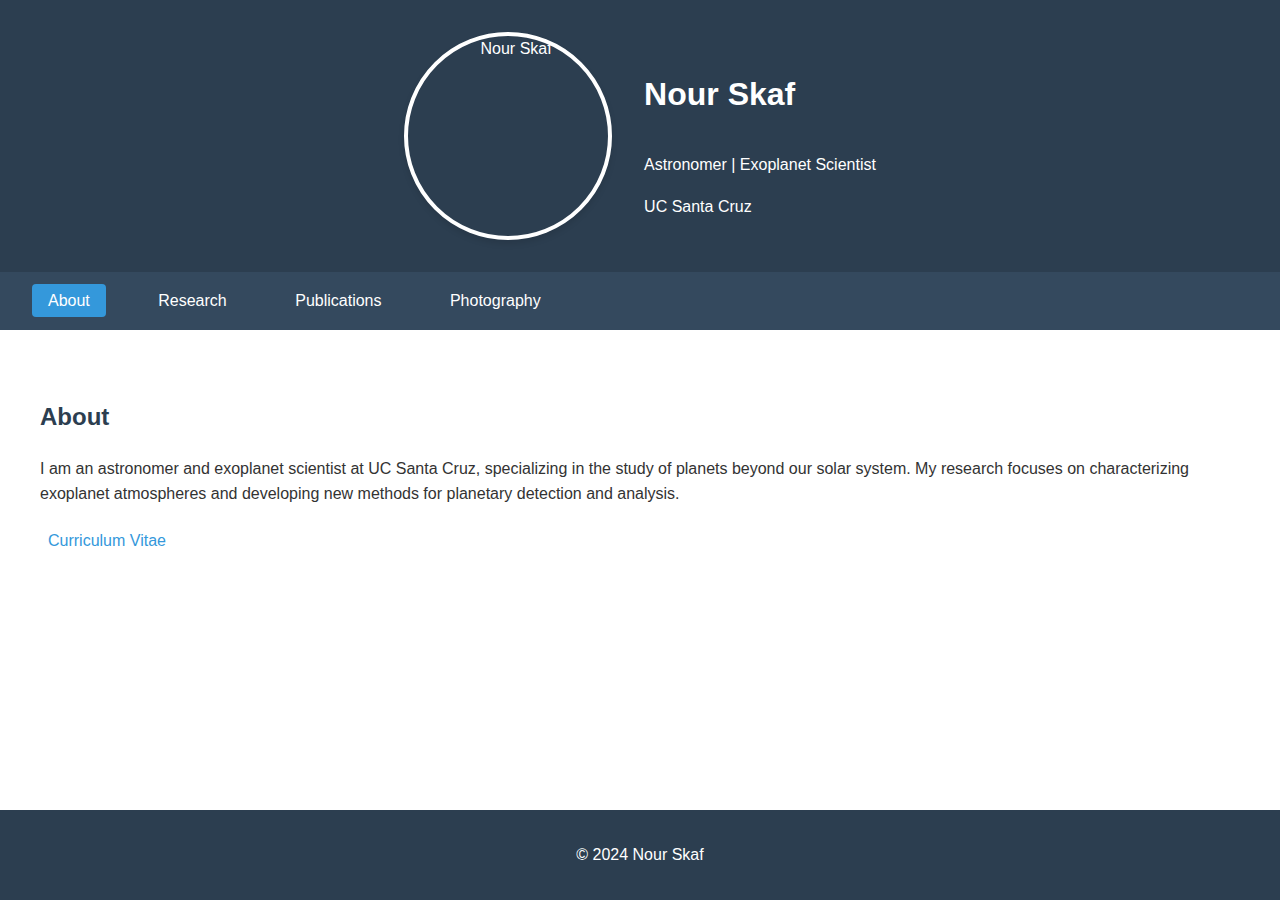
==== index.html @ e25902fc "Update index.html" ====
<!DOCTYPE html>
    <html lang="en">
    <head>
        <meta charset="UTF-8">
        <meta name="viewport" content="width=device-width, initial-scale=1.0">
        <title>Nour Skaf - Astronomer</title>
        <style>
            :root {
                --primary-color: #2c3e50;
                --secondary-color: #34495e;
                --accent-color: #3498db;
                --text-color: #333;
                --light-bg: #f5f6fa;
            }

            body {
                font-family: 'Helvetica Neue', Arial, sans-serif;
                line-height: 1.6;
                min-height: 100vh;
                display: flex;
                flex-direction: column;
                margin: 0;
                color: var(--text-color);
            }

            header {
                background: var(--primary-color);
                background-image: url('images/carlos_cass.jpg');
                background-size: cover;
                background-position: center;
                background-repeat: no-repeat;
                color: white;
                padding: 2rem;
                text-align: center;
                position: relative;
            }

            /* Add a semi-transparent overlay to ensure text remains readable */
            header::before {
                content: '';
                position: absolute;
                top: 0;
                left: 0;
                right: 0;
                bottom: 0;
                background: rgba(44, 62, 80, 0.7); /* Using primary-color with opacity */
                z-index: 1;
            }

            /* Ensure header content stays above the overlay */
            .profile-container {
                position: relative;
                z-index: 2;
            }

            nav {
                background: var(--secondary-color);
                padding: 1rem;
                position: sticky;
                top: 0;
            }

            nav a {
                color: white;
                text-decoration: none;
                margin: 0 1rem;
                padding: 0.5rem 1rem;
                transition: background-color 0.3s;
            }

            nav a.active {
                background-color: var(--accent-color);
                border-radius: 4px;
            }

            section {
                display: none;
                padding: 3rem 2rem;
                max-width: 1200px;
                margin: 0 auto;
                width: 100%;
                flex-grow: 1;
            }

            section.active {
                display: block;
            }

            h1, h2, h3 {
                color: var(--primary-color);
            }

            .publication {
                margin-bottom: 1.5rem;
                padding-bottom: 1.5rem;
                border-bottom: 1px solid #eee;
            }

            .publication-title {
                color: var(--accent-color);
                font-weight: bold;
            }

            .citation-count {
                color: var(--secondary-color);
                font-style: italic;
            }

            .profile-container {
                display: flex;
                align-items: center;
                justify-content: center;
                gap: 2rem;
                max-width: 1200px;
                margin: 0 auto;
            }

            .profile-image {
                width: 200px;
                height: 200px;
                border-radius: 50%;
                object-fit: cover;
                border: 4px solid white;
                box-shadow: 0 4px 6px rgba(0, 0, 0, 0.1);
            }

            .profile-text {
                text-align: left;
            }

            @media (max-width: 768px) {
                .profile-container {
                    flex-direction: column;
                    text-align: center;
                }
                
                .profile-text {
                    text-align: center;
                }
                
                .profile-image {
                    width: 150px;
                    height: 150px;
                }
            }

            footer {
                background: var(--primary-color);
                color: white;
                text-align: center;
                padding: 1rem;
                margin-top: auto;
            }

            .pdf-link {
                margin-left: 0.5rem;
                color: var(--accent-color);
                text-decoration: none;
            }

            .cv-link {
                color: var(--accent-color);
                text-decoration: none;
                display: inline-flex;
                align-items: center;
                gap: 0.5rem;
            }
        </style>
    </head>
    <body>
        <header>
            <div class="profile-container">
                <img src="https://pbs.twimg.com/profile_images/1446142080900866048/0n0mqB7d_400x400.jpg" 
                    alt="Nour Skaf" 
                    class="profile-image">
                <div class="profile-text">
                    <p style="font-size: 2em; font-weight: bold;">Nour Skaf</p>
                    <p>Astronomer | Exoplanet Scientist</p>
                    <p>UC Santa Cruz</p>
                </div>
            </div>
        </header>

        <nav>
            <a href="#about" class="nav-link active">About</a>
            <a href="#research" class="nav-link">Research</a>
            <a href="#publications" class="nav-link">Publications</a>
            <a href="#photography" class="nav-link">Photography</a>
        </nav>

        <section id="about" class="active">
            <h2>About</h2>
            <p>I am an astronomer and exoplanet scientist at UC Santa Cruz, specializing in the study of planets beyond our solar system. My research focuses on characterizing exoplanet atmospheres and developing new methods for planetary detection and analysis.</p>
            
            <p>
                <a href="CV_Nour_Skaf_UH.pdf" target="_blank" class="cv-link">
                    <i class="fas fa-file-pdf"></i> Curriculum Vitae
                </a>
            </p>
        </section>

        <section id="research">
            <h2>Research</h2>
            <p>My research interests include:</p>
            <ul>
                <li>Exoplanet atmospheric characterization</li>
                <li>Space-based observations using HST/WFC3</li>
                <li>Adaptive optics systems</li>
                <li>Direct imaging of exoplanets</li>
            </ul>
        </section>

        <section id="publications">
            <h2>Selected Publications</h2>
            
            <div class="publications">
                <div class="publication">
                    <p class="publication-title">
                        <a href="https://scholar.google.com/citations?view_op=view_citation&hl=en&user=I5JBbQsAAAAJ&citation_for_view=I5JBbQsAAAAJ:M3ejUd6NZC8C">
                            Images of embedded Jovian planet formation at a wide separation around AB Aurigae
                        </a>
                        <a href="pdfs/your-paper.pdf" target="_blank" class="pdf-link">
                            [PDF]
                        </a>
                    </p>
                    <p>Currie et al. (2022), Nature Astronomy 6(6)</p>
                    <p class="citation-count">Citations: 162</p>
                </div>
            
                <div class="publication">
                    <p class="publication-title"><a href="https://scholar.google.com/citations?view_op=view_citation&hl=en&user=I5JBbQsAAAAJ&citation_for_view=I5JBbQsAAAAJ:9yKSN-GCB0IC">No clear, direct evidence for multiple protoplanets orbiting LkCa 15: LkCa 15 bcd are likely inner disk signals</a></p>
                    <p>Currie et al. (2019), The Astrophysical Journal Letters 877(1)</p>
                    <p class="citation-count">Citations: 113</p>
                </div>
            
                <div class="publication">
                    <p class="publication-title"><a href="https://scholar.google.com/citations?view_op=view_citation&hl=en&user=I5JBbQsAAAAJ&citation_for_view=I5JBbQsAAAAJ:IjCSPb-OGe4C">ARES I: WASP-76 b, A tale of two HST spectra</a></p>
                    <p>Edwards et al. (2020), The Astronomical Journal 160(1)</p>
                    <p class="citation-count">Citations: 87</p>
                </div>
            
                <div class="publication">
                    <p class="publication-title"><a href="https://scholar.google.com/citations?view_op=view_citation&hl=en&user=I5JBbQsAAAAJ&citation_for_view=I5JBbQsAAAAJ:YsMSGLbcyi4C">ARES. II. Characterizing the Hot Jupiters WASP-127 b, WASP-79 b, and WASP-62b with the Hubble Space Telescope</a></p>
                    <p>Skaf et al. (2020), The Astronomical Journal 160(3)</p>
                    <p class="citation-count">Citations: 82</p>
                </div>
            
                <div class="publication">
                    <p class="publication-title"><a href="https://scholar.google.com/citations?view_op=view_citation&hl=en&user=I5JBbQsAAAAJ&citation_for_view=I5JBbQsAAAAJ:d1gkVwhDpl0C">SCExAO, an instrument with a dual purpose: perform cutting-edge science and develop new technologies</a></p>
                    <p>Lozi et al. (2018), Adaptive Optics Systems VI 10703</p>
                    <p class="citation-count">Citations: 81</p>
                </div>
            
                <div class="publication">
                    <p class="publication-title"><a href="https://scholar.google.com/citations?view_op=view_citation&hl=en&user=I5JBbQsAAAAJ&citation_for_view=I5JBbQsAAAAJ:UeHWp8X0CEIC">SCExAO/CHARIS near-infrared direct imaging, spectroscopy, and forward-modeling of κ and b: A likely young, low-gravity superjovian companion</a></p>
                    <p>Currie et al. (2018), The Astronomical Journal 156(6)</p>
                    <p class="citation-count">Citations: 78</p>
                </div>
            
                <div class="publication">
                    <p class="publication-title"><a href="https://scholar.google.com/citations?view_op=view_citation&hl=en&user=I5JBbQsAAAAJ&citation_for_view=I5JBbQsAAAAJ:u-x6o8ySG0sC">The compute and control for adaptive optics (CACAO) real-time control software package</a></p>
                    <p>Guyon et al. (2018), Adaptive Optics Systems VI 10703</p>
                    <p class="citation-count">Citations: 77</p>
                </div>
            
                <div class="publication">
                    <p class="publication-title"><a href="https://scholar.google.com/citations?view_op=view_citation&hl=en&user=I5JBbQsAAAAJ&citation_for_view=I5JBbQsAAAAJ:0EnyYjriUFMC">ARES V. No evidence for molecular absorption in the HST WFC3 spectrum of GJ 1132 b</a></p>
                    <p>Mugnai et al. (2021), The Astronomical Journal 161(6)</p>
                    <p class="citation-count">Citations: 65</p>
                </div>
            </div>
            
        </section>

        <section id="photography">
            <h2>Photography</h2>
            <p>Coming soon...</p>
        </section>

        <footer>
            <p>© 2024 Nour Skaf</p>
        </footer>

        <script>
            document.addEventListener('DOMContentLoaded', function() {
                // Get all navigation links
                const navLinks = document.querySelectorAll('.nav-link');
                
                // Add click event listener to each link
                navLinks.forEach(link => {
                    link.addEventListener('click', function(e) {
                        e.preventDefault();
                        
                        // Remove active class from all links and sections
                        navLinks.forEach(l => l.classList.remove('active'));
                        document.querySelectorAll('section').forEach(s => s.classList.remove('active'));
                        
                        // Add active class to clicked link
                        this.classList.add('active');
                        
                        // Show corresponding section
                        const sectionId = this.getAttribute('href').substring(1);
                        document.getElementById(sectionId).classList.add('active');
                        
                        // Update URL hash without scrolling
                        history.pushState(null, null, `#${sectionId}`);
                    });
                });

                // Handle direct URL access with hash
                if (window.location.hash) {
                    const hash = window.location.hash.substring(1);
                    const link = document.querySelector(`a[href="#${hash}"]`);
                    if (link) link.click();
                }
            });
        </script>
    </body>
    </html>
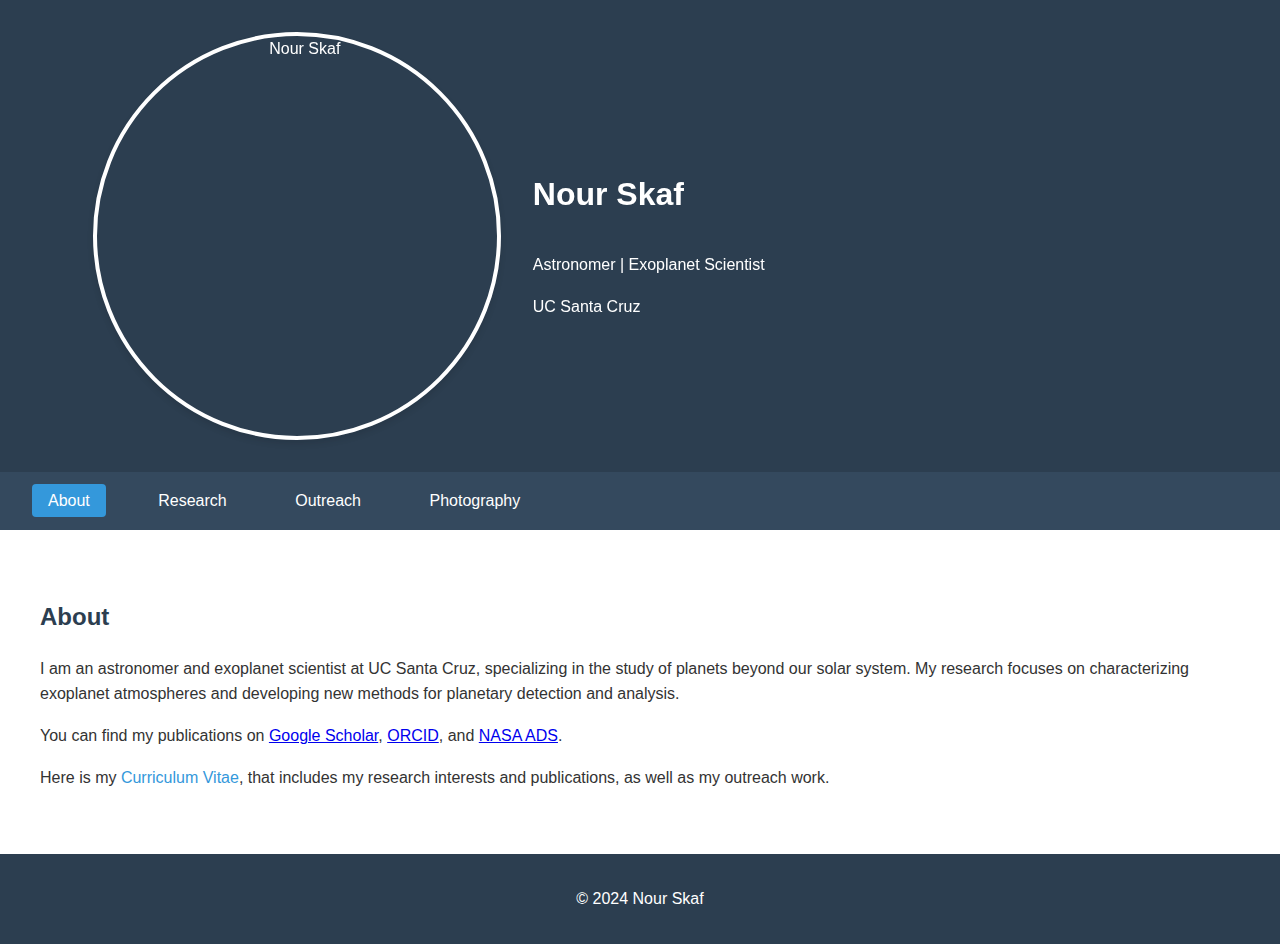
==== commit 7eb5c38a: "change" ====
--- a/index.html
+++ b/index.html
@@ -1,319 +1,539 @@
-    <!DOCTYPE html>
-    <html lang="en">
-    <head>
-        <meta charset="UTF-8">
-        <meta name="viewport" content="width=device-width, initial-scale=1.0">
-        <title>Nour Skaf - Astronomer</title>
-        <style>
-            :root {
-                --primary-color: #2c3e50;
-                --secondary-color: #34495e;
-                --accent-color: #3498db;
-                --text-color: #333;
-                --light-bg: #f5f6fa;
-            }
-
-            body {
-                font-family: 'Helvetica Neue', Arial, sans-serif;
-                line-height: 1.6;
-                min-height: 100vh;
-                display: flex;
+<!DOCTYPE html>
+<html lang="en">
+
+<head>
+    <meta charset="UTF-8">
+    <meta name="viewport" content="width=device-width, initial-scale=1.0">
+    <title>Nour Skaf - Astronomer</title>
+    <style>
+        :root {
+            --primary-color: #2c3e50;
+            --secondary-color: #34495e;
+            --accent-color: #3498db;
+            --text-color: #333;
+            --light-bg: #f5f6fa;
+        }
+
+        body {
+            font-family: 'Gill Sans', 'Gill Sans Light', 'Gill Sans MT', sans-serif;
+            line-height: 1.6;
+            min-height: 100vh;
+            display: flex;
+            flex-direction: column;
+            margin: 0;
+            color: var(--text-color);
+            font-weight: 300;
+        }
+
+        header {
+            background: var(--primary-color);
+            background-image: url('images/carlos_cass.jpg');
+            background-size: cover;
+            background-position: center;
+            background-repeat: no-repeat;
+            color: white;
+            padding: 2rem;
+            text-align: center;
+            position: relative;
+        }
+
+        /* Add a semi-transparent overlay to ensure text remains readable */
+        header::before {
+            content: '';
+            position: absolute;
+            top: 0;
+            left: 0;
+            right: 0;
+            bottom: 0;
+            background: rgba(44, 62, 80, 0.4);
+            /* Changed from 0.7 to 0.4 for less transparency */
+            z-index: 1;
+        }
+
+        /* Ensure header content stays above the overlay */
+        .profile-container {
+            position: relative;
+            z-index: 2;
+        }
+
+        nav {
+            background: var(--secondary-color);
+            padding: 1rem;
+            position: sticky;
+            top: 0;
+        }
+
+        nav a {
+            color: white;
+            text-decoration: none;
+            margin: 0 1rem;
+            padding: 0.5rem 1rem;
+            transition: background-color 0.3s;
+        }
+
+        nav a.active {
+            background-color: var(--accent-color);
+            border-radius: 4px;
+        }
+
+        section {
+            display: none;
+            padding: 3rem 2rem;
+            max-width: 1200px;
+            margin: 0 auto;
+            width: 100%;
+            flex-grow: 1;
+        }
+
+        section.active {
+            display: block;
+        }
+
+        h1,
+        h2,
+        h3 {
+            color: var(--primary-color);
+        }
+
+        .publication {
+            margin-bottom: 1.5rem;
+            padding-bottom: 1.5rem;
+            border-bottom: 1px solid #eee;
+        }
+
+        .publication-title {
+            color: var(--accent-color);
+            font-weight: bold;
+        }
+
+        .citation-count {
+            color: var(--secondary-color);
+            font-style: italic;
+        }
+
+        .profile-container {
+            display: flex;
+            align-items: center;
+            gap: 2rem;
+            padding-left: 5%;
+            width: 100%;
+        }
+
+        .profile-image {
+            width: 400px;
+            height: 400px;
+            border-radius: 50%;
+            object-fit: cover;
+            border: 4px solid white;
+            box-shadow: 0 4px 6px rgba(0, 0, 0, 0.1);
+        }
+
+        .profile-text {
+            text-align: left;
+        }
+
+        @media (max-width: 768px) {
+            .profile-container {
                 flex-direction: column;
-                margin: 0;
-                color: var(--text-color);
-            }
-
-            header {
-                background: var(--primary-color);
-                background-image: url('images/carlos_cass.jpg');
-                background-size: cover;
-                background-position: center;
-                background-repeat: no-repeat;
-                color: white;
-                padding: 2rem;
                 text-align: center;
-                position: relative;
-            }
-
-            /* Add a semi-transparent overlay to ensure text remains readable */
-            header::before {
-                content: '';
-                position: absolute;
-                top: 0;
-                left: 0;
-                right: 0;
-                bottom: 0;
-                background: rgba(44, 62, 80, 0.7); /* Using primary-color with opacity */
-                z-index: 1;
-            }
-
-            /* Ensure header content stays above the overlay */
-            .profile-container {
-                position: relative;
-                z-index: 2;
-            }
-
-            nav {
-                background: var(--secondary-color);
-                padding: 1rem;
-                position: sticky;
-                top: 0;
-            }
-
-            nav a {
-                color: white;
-                text-decoration: none;
-                margin: 0 1rem;
-                padding: 0.5rem 1rem;
-                transition: background-color 0.3s;
-            }
-
-            nav a.active {
-                background-color: var(--accent-color);
-                border-radius: 4px;
-            }
-
-            section {
-                display: none;
-                padding: 3rem 2rem;
-                max-width: 1200px;
-                margin: 0 auto;
-                width: 100%;
-                flex-grow: 1;
-            }
-
-            section.active {
-                display: block;
-            }
-
-            h1, h2, h3 {
-                color: var(--primary-color);
-            }
-
-            .publication {
-                margin-bottom: 1.5rem;
-                padding-bottom: 1.5rem;
-                border-bottom: 1px solid #eee;
-            }
-
-            .publication-title {
-                color: var(--accent-color);
-                font-weight: bold;
-            }
-
-            .citation-count {
-                color: var(--secondary-color);
-                font-style: italic;
-            }
-
-            .profile-container {
-                display: flex;
-                align-items: center;
-                justify-content: center;
-                gap: 2rem;
-                max-width: 1200px;
-                margin: 0 auto;
+                padding-left: 0;
+            }
+
+            .profile-text {
+                text-align: center;
             }
 
             .profile-image {
-                width: 200px;
-                height: 200px;
-                border-radius: 50%;
-                object-fit: cover;
-                border: 4px solid white;
-                box-shadow: 0 4px 6px rgba(0, 0, 0, 0.1);
-            }
-
-            .profile-text {
-                text-align: left;
-            }
-
-            @media (max-width: 768px) {
-                .profile-container {
-                    flex-direction: column;
-                    text-align: center;
-                }
-                
-                .profile-text {
-                    text-align: center;
-                }
-                
-                .profile-image {
-                    width: 150px;
-                    height: 150px;
-                }
-            }
-
-            footer {
-                background: var(--primary-color);
-                color: white;
-                text-align: center;
-                padding: 1rem;
-                margin-top: auto;
-            }
-
-            .pdf-link {
-                margin-left: 0.5rem;
-                color: var(--accent-color);
-                text-decoration: none;
-            }
-
-            .cv-link {
-                color: var(--accent-color);
-                text-decoration: none;
-                display: inline-flex;
-                align-items: center;
-                gap: 0.5rem;
-            }
-        </style>
-    </head>
-    <body>
-        <header>
-            <div class="profile-container">
-                <img src="https://pbs.twimg.com/profile_images/1446142080900866048/0n0mqB7d_400x400.jpg" 
-                    alt="Nour Skaf" 
-                    class="profile-image">
-                <div class="profile-text">
-                    <p style="font-size: 2em; font-weight: bold;">Nour Skaf</p>
-                    <p>Astronomer | Exoplanet Scientist</p>
-                    <p>UC Santa Cruz</p>
-                </div>
+                width: 300px;
+                height: 300px;
+            }
+        }
+
+        footer {
+            background: var(--primary-color);
+            color: white;
+            text-align: center;
+            padding: 1rem;
+            margin-top: auto;
+        }
+
+        .pdf-link {
+            margin-left: 0.5rem;
+            color: var(--accent-color);
+            text-decoration: none;
+        }
+
+        .cv-link {
+            color: var(--accent-color);
+            text-decoration: none;
+            display: inline-flex;
+            align-items: center;
+            gap: 0.5rem;
+        }
+
+        .carousel-container {
+            position: relative;
+            max-width: 1000px;
+            margin: 2rem auto;
+            overflow: hidden;
+            background: rgba(0, 0, 0, 0.05);
+        }
+
+        .carousel {
+            display: flex;
+            transition: transform 0.5s ease-in-out;
+        }
+
+        .carousel img {
+            width: 100%;
+            flex-shrink: 0;
+            height: 600px;
+            object-fit: contain;
+            background: black;
+            padding: 10px;
+        }
+
+        .carousel-button {
+            position: absolute;
+            top: 50%;
+            transform: translateY(-50%);
+            background: rgba(0, 0, 0, 0.5);
+            color: white;
+            padding: 1rem;
+            border: none;
+            cursor: pointer;
+            z-index: 10;
+            border-radius: 50%;
+            width: 50px;
+            height: 50px;
+            display: flex;
+            align-items: center;
+            justify-content: center;
+        }
+
+        .carousel-button:hover {
+            background: rgba(0, 0, 0, 0.8);
+        }
+
+        .prev {
+            left: 20px;
+        }
+
+        .next {
+            right: 20px;
+        }
+
+        .carousel-dots {
+            position: absolute;
+            bottom: 20px;
+            left: 50%;
+            transform: translateX(-50%);
+            display: flex;
+            gap: 10px;
+        }
+
+        .dot {
+            width: 12px;
+            height: 12px;
+            background: rgba(255, 255, 255, 0.5);
+            border-radius: 50%;
+            cursor: pointer;
+        }
+
+        .dot.active {
+            background: white;
+        }
+
+        .photo-gallery {
+            display: grid;
+            grid-template-columns: repeat(auto-fill, minmax(300px, 1fr));
+            gap: 20px;
+            padding: 20px;
+            margin-top: 40px;
+        }
+
+        .photo-gallery img {
+            width: 100%;
+            height: 300px;
+            object-fit: cover;
+            border-radius: 8px;
+            transition: transform 0.3s ease;
+            cursor: pointer;
+        }
+
+        .photo-gallery img:hover {
+            transform: scale(1.05);
+            box-shadow: 0 4px 15px rgba(0, 0, 0, 0.2);
+        }
+
+        /* Optional: Add responsive adjustments */
+        @media (max-width: 768px) {
+            .photo-gallery {
+                grid-template-columns: repeat(auto-fill, minmax(250px, 1fr));
+                gap: 15px;
+                padding: 15px;
+            }
+
+            .photo-gallery img {
+                height: 250px;
+            }
+        }
+
+        .lightbox {
+            display: none;
+            position: fixed;
+            top: 0;
+            left: 0;
+            width: 100%;
+            height: 100%;
+            background-color: rgba(0, 0, 0, 0.9);
+            z-index: 1000;
+            display: flex;
+            justify-content: center;
+            align-items: center;
+        }
+
+        .lightbox img {
+            max-width: 90%;
+            max-height: 90vh;
+            object-fit: contain;
+        }
+
+        .close-lightbox {
+            position: absolute;
+            top: 20px;
+            right: 30px;
+            color: #fff;
+            font-size: 40px;
+            font-weight: bold;
+            cursor: pointer;
+        }
+
+        .close-lightbox:hover {
+            color: #bbb;
+        }
+
+        /* Update the gallery images to show pointer cursor */
+        .photo-gallery img {
+            cursor: pointer;
+        }
+    </style>
+</head>
+
+<body>
+    <header>
+        <div class="profile-container">
+            <img src="images/profile_nour_computer.png" alt="Nour Skaf" class="profile-image">
+            <div class="profile-text">
+                <p style="font-size: 2em; font-weight: bold;">Nour Skaf</p>
+                <p>Astronomer | Exoplanet Scientist</p>
+                <p>UC Santa Cruz</p>
             </div>
-        </header>
-
-        <nav>
-            <a href="#about" class="nav-link active">About</a>
-            <a href="#research" class="nav-link">Research</a>
-            <a href="#publications" class="nav-link">Publications</a>
-            <a href="#photography" class="nav-link">Photography</a>
-        </nav>
-
-        <section id="about" class="active">
-            <h2>About</h2>
-            <p>I am an astronomer and exoplanet scientist at UC Santa Cruz, specializing in the study of planets beyond our solar system. My research focuses on characterizing exoplanet atmospheres and developing new methods for planetary detection and analysis.</p>
-            
-            <p>
-                <a href="CV_Nour_Skaf_UH.pdf" target="_blank" class="cv-link">
-                    <i class="fas fa-file-pdf"></i> Curriculum Vitae
-                </a>
-            </p>
-        </section>
-
-        <section id="research">
-            <h2>Research</h2>
-            <p>My research interests include:</p>
-            <ul>
-                <li>Exoplanet atmospheric characterization</li>
-                <li>Space-based observations using HST/WFC3</li>
-                <li>Adaptive optics systems</li>
-                <li>Direct imaging of exoplanets</li>
-            </ul>
-        </section>
-
-        <section id="publications">
-            <h2>Selected Publications</h2>
-            
-            <div class="publications">
-                <div class="publication">
-                    <p class="publication-title">
-                        <a href="https://scholar.google.com/citations?view_op=view_citation&hl=en&user=I5JBbQsAAAAJ&citation_for_view=I5JBbQsAAAAJ:M3ejUd6NZC8C">
-                            Images of embedded Jovian planet formation at a wide separation around AB Aurigae
-                        </a>
-                        <a href="pdfs/your-paper.pdf" target="_blank" class="pdf-link">
-                            [PDF]
-                        </a>
-                    </p>
-                    <p>Currie et al. (2022), Nature Astronomy 6(6)</p>
-                    <p class="citation-count">Citations: 162</p>
-                </div>
-            
-                <div class="publication">
-                    <p class="publication-title"><a href="https://scholar.google.com/citations?view_op=view_citation&hl=en&user=I5JBbQsAAAAJ&citation_for_view=I5JBbQsAAAAJ:9yKSN-GCB0IC">No clear, direct evidence for multiple protoplanets orbiting LkCa 15: LkCa 15 bcd are likely inner disk signals</a></p>
-                    <p>Currie et al. (2019), The Astrophysical Journal Letters 877(1)</p>
-                    <p class="citation-count">Citations: 113</p>
-                </div>
-            
-                <div class="publication">
-                    <p class="publication-title"><a href="https://scholar.google.com/citations?view_op=view_citation&hl=en&user=I5JBbQsAAAAJ&citation_for_view=I5JBbQsAAAAJ:IjCSPb-OGe4C">ARES I: WASP-76 b, A tale of two HST spectra</a></p>
-                    <p>Edwards et al. (2020), The Astronomical Journal 160(1)</p>
-                    <p class="citation-count">Citations: 87</p>
-                </div>
-            
-                <div class="publication">
-                    <p class="publication-title"><a href="https://scholar.google.com/citations?view_op=view_citation&hl=en&user=I5JBbQsAAAAJ&citation_for_view=I5JBbQsAAAAJ:YsMSGLbcyi4C">ARES. II. Characterizing the Hot Jupiters WASP-127 b, WASP-79 b, and WASP-62b with the Hubble Space Telescope</a></p>
-                    <p>Skaf et al. (2020), The Astronomical Journal 160(3)</p>
-                    <p class="citation-count">Citations: 82</p>
-                </div>
-            
-                <div class="publication">
-                    <p class="publication-title"><a href="https://scholar.google.com/citations?view_op=view_citation&hl=en&user=I5JBbQsAAAAJ&citation_for_view=I5JBbQsAAAAJ:d1gkVwhDpl0C">SCExAO, an instrument with a dual purpose: perform cutting-edge science and develop new technologies</a></p>
-                    <p>Lozi et al. (2018), Adaptive Optics Systems VI 10703</p>
-                    <p class="citation-count">Citations: 81</p>
-                </div>
-            
-                <div class="publication">
-                    <p class="publication-title"><a href="https://scholar.google.com/citations?view_op=view_citation&hl=en&user=I5JBbQsAAAAJ&citation_for_view=I5JBbQsAAAAJ:UeHWp8X0CEIC">SCExAO/CHARIS near-infrared direct imaging, spectroscopy, and forward-modeling of κ and b: A likely young, low-gravity superjovian companion</a></p>
-                    <p>Currie et al. (2018), The Astronomical Journal 156(6)</p>
-                    <p class="citation-count">Citations: 78</p>
-                </div>
-            
-                <div class="publication">
-                    <p class="publication-title"><a href="https://scholar.google.com/citations?view_op=view_citation&hl=en&user=I5JBbQsAAAAJ&citation_for_view=I5JBbQsAAAAJ:u-x6o8ySG0sC">The compute and control for adaptive optics (CACAO) real-time control software package</a></p>
-                    <p>Guyon et al. (2018), Adaptive Optics Systems VI 10703</p>
-                    <p class="citation-count">Citations: 77</p>
-                </div>
-            
-                <div class="publication">
-                    <p class="publication-title"><a href="https://scholar.google.com/citations?view_op=view_citation&hl=en&user=I5JBbQsAAAAJ&citation_for_view=I5JBbQsAAAAJ:0EnyYjriUFMC">ARES V. No evidence for molecular absorption in the HST WFC3 spectrum of GJ 1132 b</a></p>
-                    <p>Mugnai et al. (2021), The Astronomical Journal 161(6)</p>
-                    <p class="citation-count">Citations: 65</p>
-                </div>
+        </div>
+    </header>
+
+    <nav>
+        <a href="#about" class="nav-link active">About</a>
+        <a href="#research" class="nav-link">Research</a>
+        <a href="#outreach" class="nav-link">Outreach</a>
+        <a href="#photography" class="nav-link">Photography</a>
+    </nav>
+
+    <section id="about" class="active">
+        <h2>About</h2>
+        <p>I am an astronomer and exoplanet scientist at UC Santa Cruz, specializing in the study of planets beyond our
+            solar system. My research focuses on characterizing exoplanet atmospheres and developing new methods for
+            planetary detection and analysis.</p>
+
+        <p align="justify">
+            You can find my publications on <a
+                href="https://scholar.google.com/citations?user=I5JBbQsAAAAJ&hl=en&oi=ao">Google Scholar</a>, <a
+                href="https://orcid.org/0000-0002-9372-5056">ORCID</a>, and <a
+                href="https://ui.adsabs.harvard.edu/search/fq=%7B!type%3Daqp%20v%3D%24fq_database%7D&fq_database=(database%3Aastronomy%20OR%20database%3Aphysics)&q=%20author%3A%22skaf%2Cnour%22&sort=date%20desc%2C%20bibcode%20desc&p_=0">NASA
+                ADS</a>.
+        </p>
+        <p>
+
+        <p align="justify">
+            Here is my <a href="CV_Nour_Skaf_UH.pdf" target="_blank" class="cv-link">Curriculum Vitae</a>, that includes
+            my research interests and publications, as well as my outreach work.
+        </p>
+        <p>
+
+            </a>
+        </p>
+    </section>
+
+    <section id="research">
+        <h2>Research</h2>
+        <p> Under construction :) </p>
+        <p>My research interests include:</p>
+        <ul>
+            <li>Exoplanet atmospheric characterization</li>
+            <li>Space-based observations using HST/WFC3</li>
+            <li>Adaptive optics systems</li>
+            <li>Direct imaging of exoplanets</li>
+        </ul>
+    </section>
+
+    <section id="outreach">
+        <h2>Outreach</h2>
+        <p align="justify">
+        <p> Under construction :) </p>
+
+        <p align="justify">
+            Astronomy and space exploration inherently unite us, tracing back to our cosmic origins. Unfortunately, many
+            emerging countries lack access to these opportunities. In a post-Covid world marked by climate change and
+            social injustices, addressing this inequality becomes imperative. Despite commendable efforts, more action
+            is needed to ensure genuine inclusivity in astronomy.
+        </p>
+
+        <p align="justify">
+            A key aspect is fostering communication between countries, allowing us to witness diverse approaches
+            influenced by unique cultures and challenges. Enter citizen science, a transformative force revolutionizing
+            astronomy by engaging enthusiasts globally. Projects like Unistellar's Exoplanet Observation Network,
+            ExoClock, and PANOPTES showcase the power of citizen science.
+        </p>
+
+        <p align="justify">
+            Enthusiasts contribute significantly to exoplanet research, refine ephemerides, and even build low-cost
+            telescopes for transit detection. These examples underscore the democratization of astronomical knowledge,
+            promoting global collaboration and positioning astronomy as a cornerstone for education, technological
+            advancement, and peace-building.
+        </p>
+    </section>
+
+    <section id="photography">
+        <h2>Photography</h2>
+
+        <p> Under construction :) </p>
+        <p> Feel free to reach out to me for the original images, for prints, or for a collaboration. My main camera is
+            a Sony A7 III.</p>
+
+        <div class="carousel-container">
+            <div class="carousel">
+                <img src="images/photography/carlos_cass.jpg" alt="Carlos Cassini">
+                <img src="images/photography/auroras_SC.jpg" alt="Aurora at Santa Cruz">
+                <img src="images/photography/tube_pink.jpg" alt="Pink Telescope Tube">
+                <img src="images/photography/tube_ks1.jpg" alt="Telescope KS1">
+                <img src="images/photography/tube_k1.jpg" alt="Telescope K1">
+                <img src="images/photography/sunset_ocean.jpg" alt="Ocean Sunset">
+                <img src="images/photography/sunrise_Milkyway.jpg" alt="Milky Way at Sunrise">
+                <img src="images/photography/subaru_keck_jp_lgs.jpg" alt="Subaru Keck Telescope">
+                <img src="images/photography/seabright_moonrise.jpg" alt="Moonrise at Seabright">
+                <img src="images/photography/Nour_Skaf_miroirs-sabliers.jpg" alt="Mirrors and Hourglasses">
+                <img src="images/photography/eclipse_2024.jpg" alt="Solar Eclipse 2024">
             </div>
-            
-        </section>
-
-        <section id="photography">
-            <h2>Photography</h2>
-            <p>Coming soon...</p>
-        </section>
-
-        <footer>
-            <p>© 2024 Nour Skaf</p>
-        </footer>
-
-        <script>
-            document.addEventListener('DOMContentLoaded', function() {
-                // Get all navigation links
-                const navLinks = document.querySelectorAll('.nav-link');
-                
-                // Add click event listener to each link
-                navLinks.forEach(link => {
-                    link.addEventListener('click', function(e) {
-                        e.preventDefault();
-                        
-                        // Remove active class from all links and sections
-                        navLinks.forEach(l => l.classList.remove('active'));
-                        document.querySelectorAll('section').forEach(s => s.classList.remove('active'));
-                        
-                        // Add active class to clicked link
-                        this.classList.add('active');
-                        
-                        // Show corresponding section
-                        const sectionId = this.getAttribute('href').substring(1);
-                        document.getElementById(sectionId).classList.add('active');
-                        
-                        // Update URL hash without scrolling
-                        history.pushState(null, null, `#${sectionId}`);
-                    });
+            <button class="carousel-button prev">&#10094;</button>
+            <button class="carousel-button next">&#10095;</button>
+            <div class="carousel-dots">
+                <span class="dot active"></span>
+                <span class="dot"></span>
+                <span class="dot"></span>
+                <span class="dot"></span>
+                <span class="dot"></span>
+                <span class="dot"></span>
+                <span class="dot"></span>
+                <span class="dot"></span>
+                <span class="dot"></span>
+                <span class="dot"></span>
+                <span class="dot"></span>
+            </div>
+        </div>
+
+        <div class="photo-gallery">
+            <img src="images/photography/auroras_SC.jpg" alt="Aurora at Santa Cruz">
+            <img src="images/photography/carlos_cass.jpg" alt="Carlos Cassini">
+            <img src="images/photography/tube_pink.jpg" alt="Pink Telescope Tube">
+            <img src="images/photography/tube_ks1.jpg" alt="Telescope KS1">
+            <img src="images/photography/tube_k1.jpg" alt="Telescope K1">
+            <img src="images/photography/sunset_ocean.jpg" alt="Ocean Sunset">
+            <img src="images/photography/sunrise_Milkyway.jpg" alt="Milky Way at Sunrise">
+            <img src="images/photography/subaru_keck_jp_lgs.jpg" alt="Subaru Keck Telescope">
+            <img src="images/photography/seabright_moonrise.jpg" alt="Moonrise at Seabright">
+            <img src="images/photography/Nour_Skaf_miroirs-sabliers.jpg" alt="Mirrors and Hourglasses">
+            <img src="images/photography/eclipse_2024.jpg" alt="Solar Eclipse 2024">
+        </div>
+    </section>
+
+    <footer>
+        <p>© 2024 Nour Skaf</p>
+    </footer>
+
+    <div id="lightbox" class="lightbox" style="display: none;">
+        <span class="close-lightbox">&times;</span>
+        <img id="lightbox-img" src="" alt="">
+    </div>
+
+    <script>
+        document.addEventListener('DOMContentLoaded', function () {
+            // Get all navigation links
+            const navLinks = document.querySelectorAll('.nav-link');
+
+            // Add click event listener to each link
+            navLinks.forEach(link => {
+                link.addEventListener('click', function (e) {
+                    e.preventDefault();
+
+                    // Remove active class from all links and sections
+                    navLinks.forEach(l => l.classList.remove('active'));
+                    document.querySelectorAll('section').forEach(s => s.classList.remove('active'));
+
+                    // Add active class to clicked link
+                    this.classList.add('active');
+
+                    // Show corresponding section
+                    const sectionId = this.getAttribute('href').substring(1);
+                    document.getElementById(sectionId).classList.add('active');
+
+                    // Update URL hash without scrolling
+                    history.pushState(null, null, `#${sectionId}`);
                 });
-
-                // Handle direct URL access with hash
-                if (window.location.hash) {
-                    const hash = window.location.hash.substring(1);
-                    const link = document.querySelector(`a[href="#${hash}"]`);
-                    if (link) link.click();
-                }
             });
-        </script>
-    </body>
-    </html>
+
+            // Handle direct URL access with hash
+            if (window.location.hash) {
+                const hash = window.location.hash.substring(1);
+                const link = document.querySelector(`a[href="#${hash}"]`);
+                if (link) link.click();
+            }
+
+            const carousel = document.querySelector('.carousel');
+            const prevButton = document.querySelector('.prev');
+            const nextButton = document.querySelector('.next');
+            const dots = document.querySelectorAll('.dot');
+            let currentIndex = 0;
+
+            // Function to update carousel position
+            function updateCarousel() {
+                carousel.style.transform = `translateX(-${currentIndex * 100}%)`;
+                // Update dots
+                dots.forEach((dot, index) => {
+                    dot.classList.toggle('active', index === currentIndex);
+                });
+            }
+
+            // Next button click
+            nextButton.addEventListener('click', () => {
+                currentIndex = (currentIndex + 1) % carousel.children.length;
+                updateCarousel();
+            });
+
+            // Previous button click
+            prevButton.addEventListener('click', () => {
+                currentIndex = (currentIndex - 1 + carousel.children.length) % carousel.children.length;
+                updateCarousel();
+            });
+
+            // Dot clicks
+            dots.forEach((dot, index) => {
+                dot.addEventListener('click', () => {
+                    currentIndex = index;
+                    updateCarousel();
+                });
+            });
+        });
+    </script>
+</body>
+
+</html>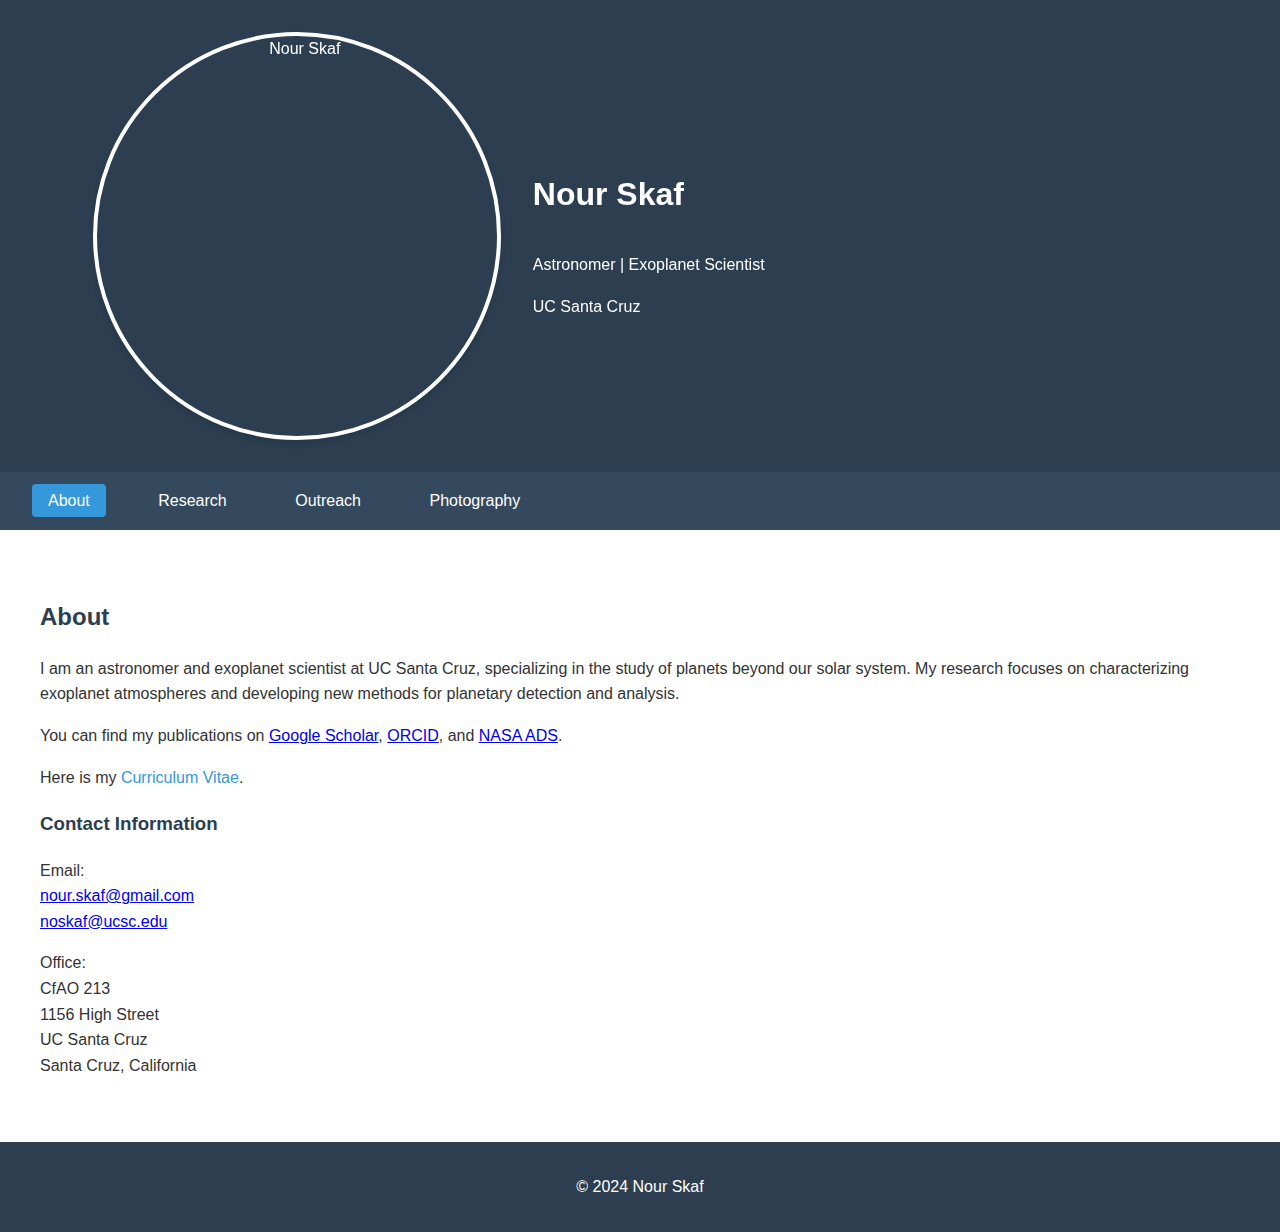
==== commit 8fce9be1: "change" ====
--- a/index.html
+++ b/index.html
@@ -352,15 +352,24 @@
                 href="https://ui.adsabs.harvard.edu/search/fq=%7B!type%3Daqp%20v%3D%24fq_database%7D&fq_database=(database%3Aastronomy%20OR%20database%3Aphysics)&q=%20author%3A%22skaf%2Cnour%22&sort=date%20desc%2C%20bibcode%20desc&p_=0">NASA
                 ADS</a>.
         </p>
+
+        <p align="justify">
+            Here is my <a href="CV_Nour_Skaf_UH.pdf" target="_blank" class="cv-link">Curriculum Vitae</a>.
+        </p>
+
+        <h3>Contact Information</h3>
         <p>
-
-        <p align="justify">
-            Here is my <a href="CV_Nour_Skaf_UH.pdf" target="_blank" class="cv-link">Curriculum Vitae</a>, that includes
-            my research interests and publications, as well as my outreach work.
-        </p>
+            <strong>Email:</strong><br>
+            <a href="mailto:nour.skaf@gmail.com">nour.skaf@gmail.com</a><br>
+            <a href="mailto:noskaf@ucsc.edu">noskaf@ucsc.edu</a>
+        </p>
+        
         <p>
-
-            </a>
+            <strong>Office:</strong><br>
+            CfAO 213<br>
+            1156 High Street<br>
+            UC Santa Cruz<br>
+            Santa Cruz, California
         </p>
     </section>
 
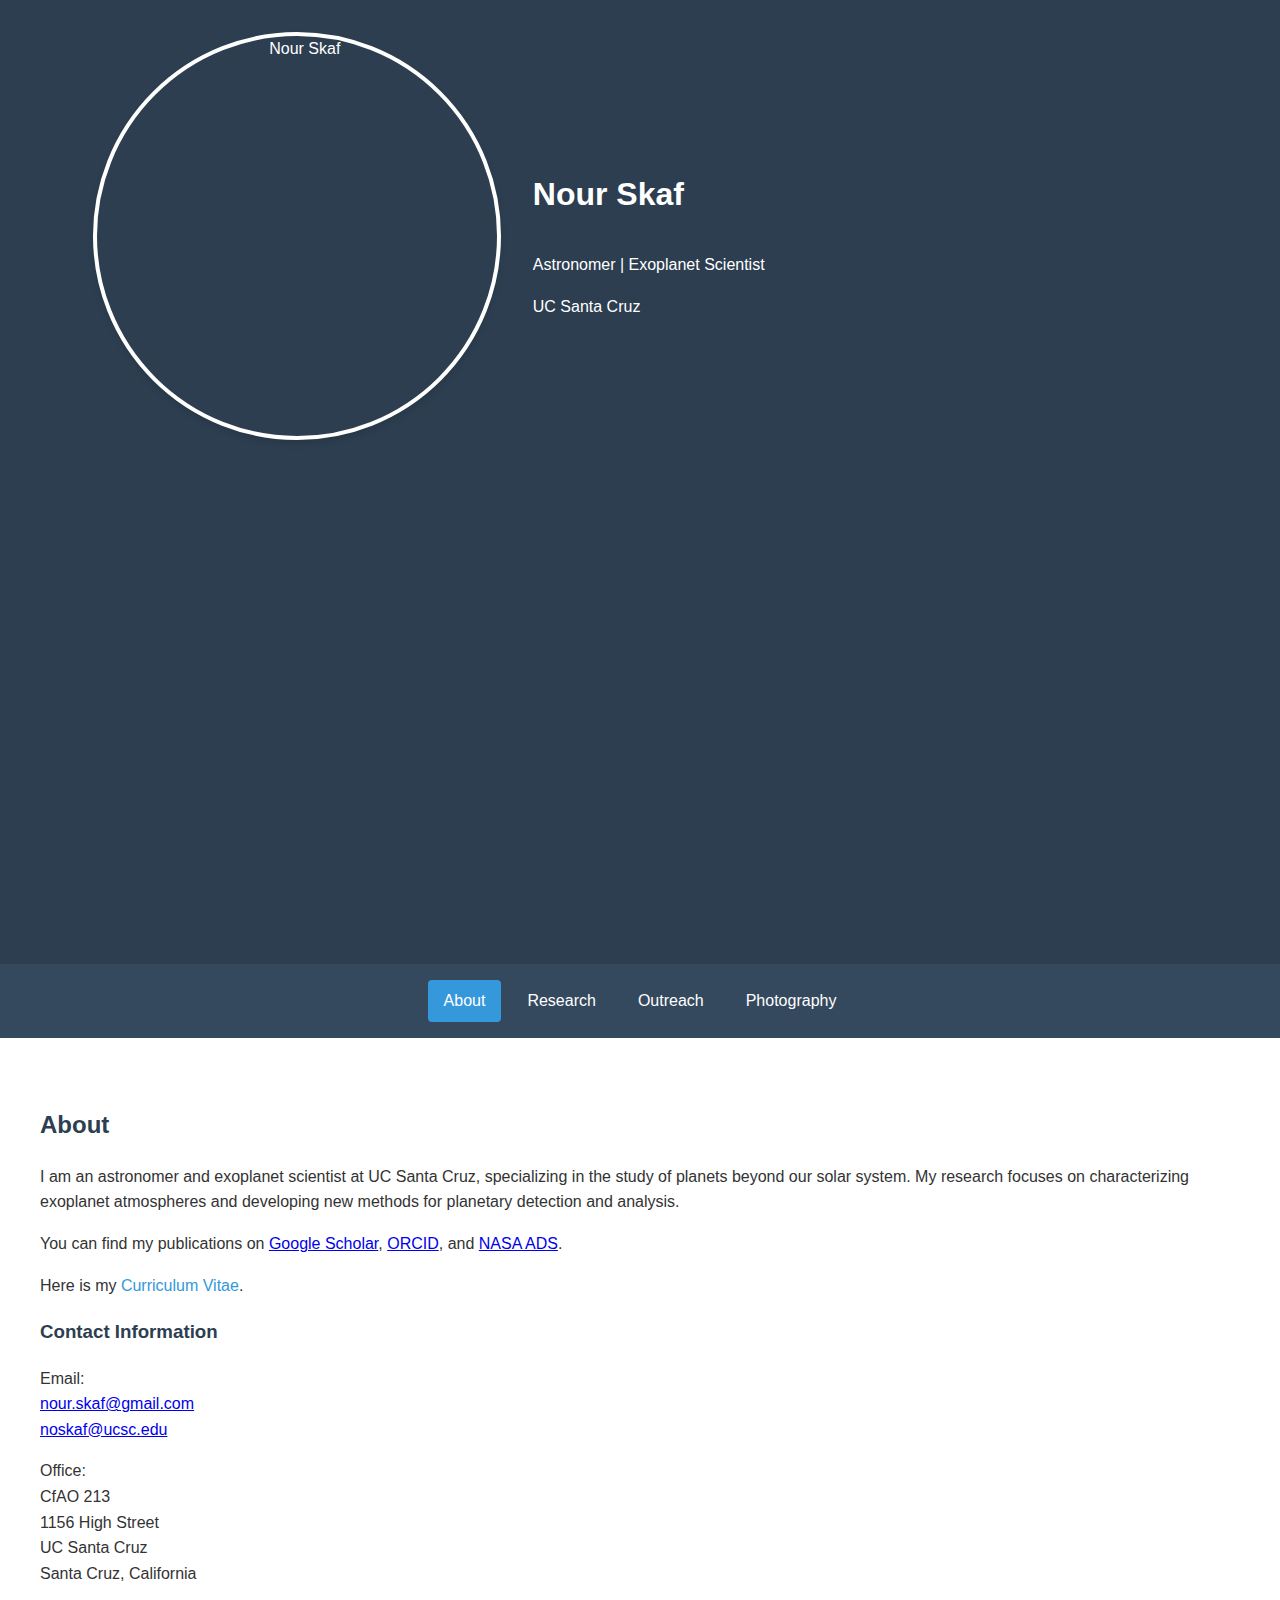
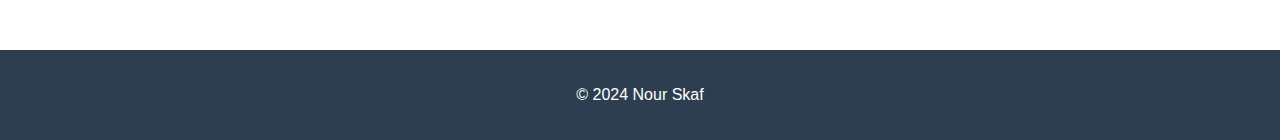
==== commit 4c75838b: "change" ====
--- a/index.html
+++ b/index.html
@@ -35,6 +35,7 @@
             padding: 2rem;
             text-align: center;
             position: relative;
+            min-height: 100vh;
         }
 
         /* Add a semi-transparent overlay to ensure text remains readable */
@@ -61,19 +62,60 @@
             padding: 1rem;
             position: sticky;
             top: 0;
+            z-index: 100;
+            display: flex;
+            justify-content: center;
+            flex-wrap: wrap;
+            gap: 10px;
         }
 
         nav a {
             color: white;
             text-decoration: none;
-            margin: 0 1rem;
             padding: 0.5rem 1rem;
             transition: background-color 0.3s;
+            border-radius: 4px;
+            white-space: nowrap;
         }
 
         nav a.active {
             background-color: var(--accent-color);
-            border-radius: 4px;
+        }
+
+        nav a:hover {
+            background-color: var(--accent-color);
+        }
+
+        /* Mobile-specific styles */
+        @media (max-width: 768px) {
+            nav {
+                padding: 0.5rem;
+                justify-content: center;
+                width: 100%;
+            }
+
+            nav a {
+                padding: 0.5rem;
+                font-size: 0.9rem;
+                flex: 1;
+                text-align: center;
+                min-width: 80px;
+            }
+        }
+
+        /* Even smaller screens */
+        @media (max-width: 480px) {
+            nav {
+                flex-direction: column;
+                align-items: stretch;
+                padding: 0.3rem;
+            }
+
+            nav a {
+                margin: 2px 5px;
+                text-align: center;
+                padding: 0.7rem;
+            }
         }
 
         section {
@@ -133,6 +175,13 @@
         }
 
         @media (max-width: 768px) {
+            header {
+                min-height: auto;
+                padding: 1rem;
+                background-size: cover;
+                background-position: center;
+            }
+
             .profile-container {
                 flex-direction: column;
                 text-align: center;
@@ -146,6 +195,18 @@
             .profile-image {
                 width: 300px;
                 height: 300px;
+            }
+        }
+
+        /* Even smaller screens */
+        @media (max-width: 480px) {
+            header {
+                padding: 0.5rem;
+            }
+
+            .profile-image {
+                width: 250px;
+                height: 250px;
             }
         }
 
@@ -363,7 +424,7 @@
             <a href="mailto:nour.skaf@gmail.com">nour.skaf@gmail.com</a><br>
             <a href="mailto:noskaf@ucsc.edu">noskaf@ucsc.edu</a>
         </p>
-        
+
         <p>
             <strong>Office:</strong><br>
             CfAO 213<br>
@@ -375,7 +436,31 @@
 
     <section id="research">
         <h2>Research</h2>
-        <p> Under construction :) </p>
+        <h3>PhD Thesis</h3>
+        <p align="justify">
+            One of the driving goals of the field of exoplanetary science is to find a planet in the habitable zone,
+            that is capable of hosting life. The technique of direct imaging will play a key role in this search. Even
+            though the current telescopes are unlikely to detect such planets, the next generation of extremely large
+            telescopes and space missions will pave the way towards reaching planets in the habitable zone of nearby
+            stars, within 100 parsecs.
+            My research projects directly address the challenge of direct detection and characterization of exoplanets,
+            through two main axes: the development of instrumentation tools for increasing image quality of adaptive
+            optics (AO) systems, and the understanding of the diversity of exoplanet atmospheres and their formation
+            conditions.
+        </p>
+        </p>
+        <p align="justify">
+            My PhD thesis, available online, "<a href="https://theses.hal.science/tel-04223333"
+                target="_blank">Self-optimization of adaptive optics and characterization of exoplanetary systems</a>"
+            focuses on three main aspects:
+        </p>
+        <ul>
+            <li>Development of DrWHO algorithm for adaptive optics optimization</li>
+            <li>High-contrast imaging of the Beta Pictoris system</li>
+            <li>Characterization of the atmosphere of the hot Jupiter WASP-127b using HST/WFC3</li>
+        </ul>
+
+        <h3>Research Interests</h3>
         <p>My research interests include:</p>
         <ul>
             <li>Exoplanet atmospheric characterization</li>
@@ -387,8 +472,23 @@
 
     <section id="outreach">
         <h2>Outreach</h2>
-        <p align="justify">
-        <p> Under construction :) </p>
+
+        <!-- Video container with reduced width -->
+        <div style="max-width: 50%; margin: 2em auto;">
+            <div class="video-container"
+                style="position: relative; padding-bottom: 56.25%; height: 0; overflow: hidden;">
+                <iframe style="position: absolute; top: 0; left: 0; width: 100%; height: 100%;"
+                    src="https://www.youtube.com/embed/29c1uP3gRBI" title="Outreach Video" frameborder="0"
+                    allow="accelerometer; autoplay; clipboard-write; encrypted-media; gyroscope; picture-in-picture"
+                    allowfullscreen>
+                </iframe>
+            </div>
+            <p style="font-style: italic; text-align: center; margin-top: 1em;">
+                Interview at the SIP closing ceremony, discussing the importance of international mentoring, my research
+                on exoplanets and the importance of
+                international collaboration in astronomy.
+            </p>
+        </div>
 
         <p align="justify">
             Astronomy and space exploration inherently unite us, tracing back to our cosmic origins. Unfortunately, many
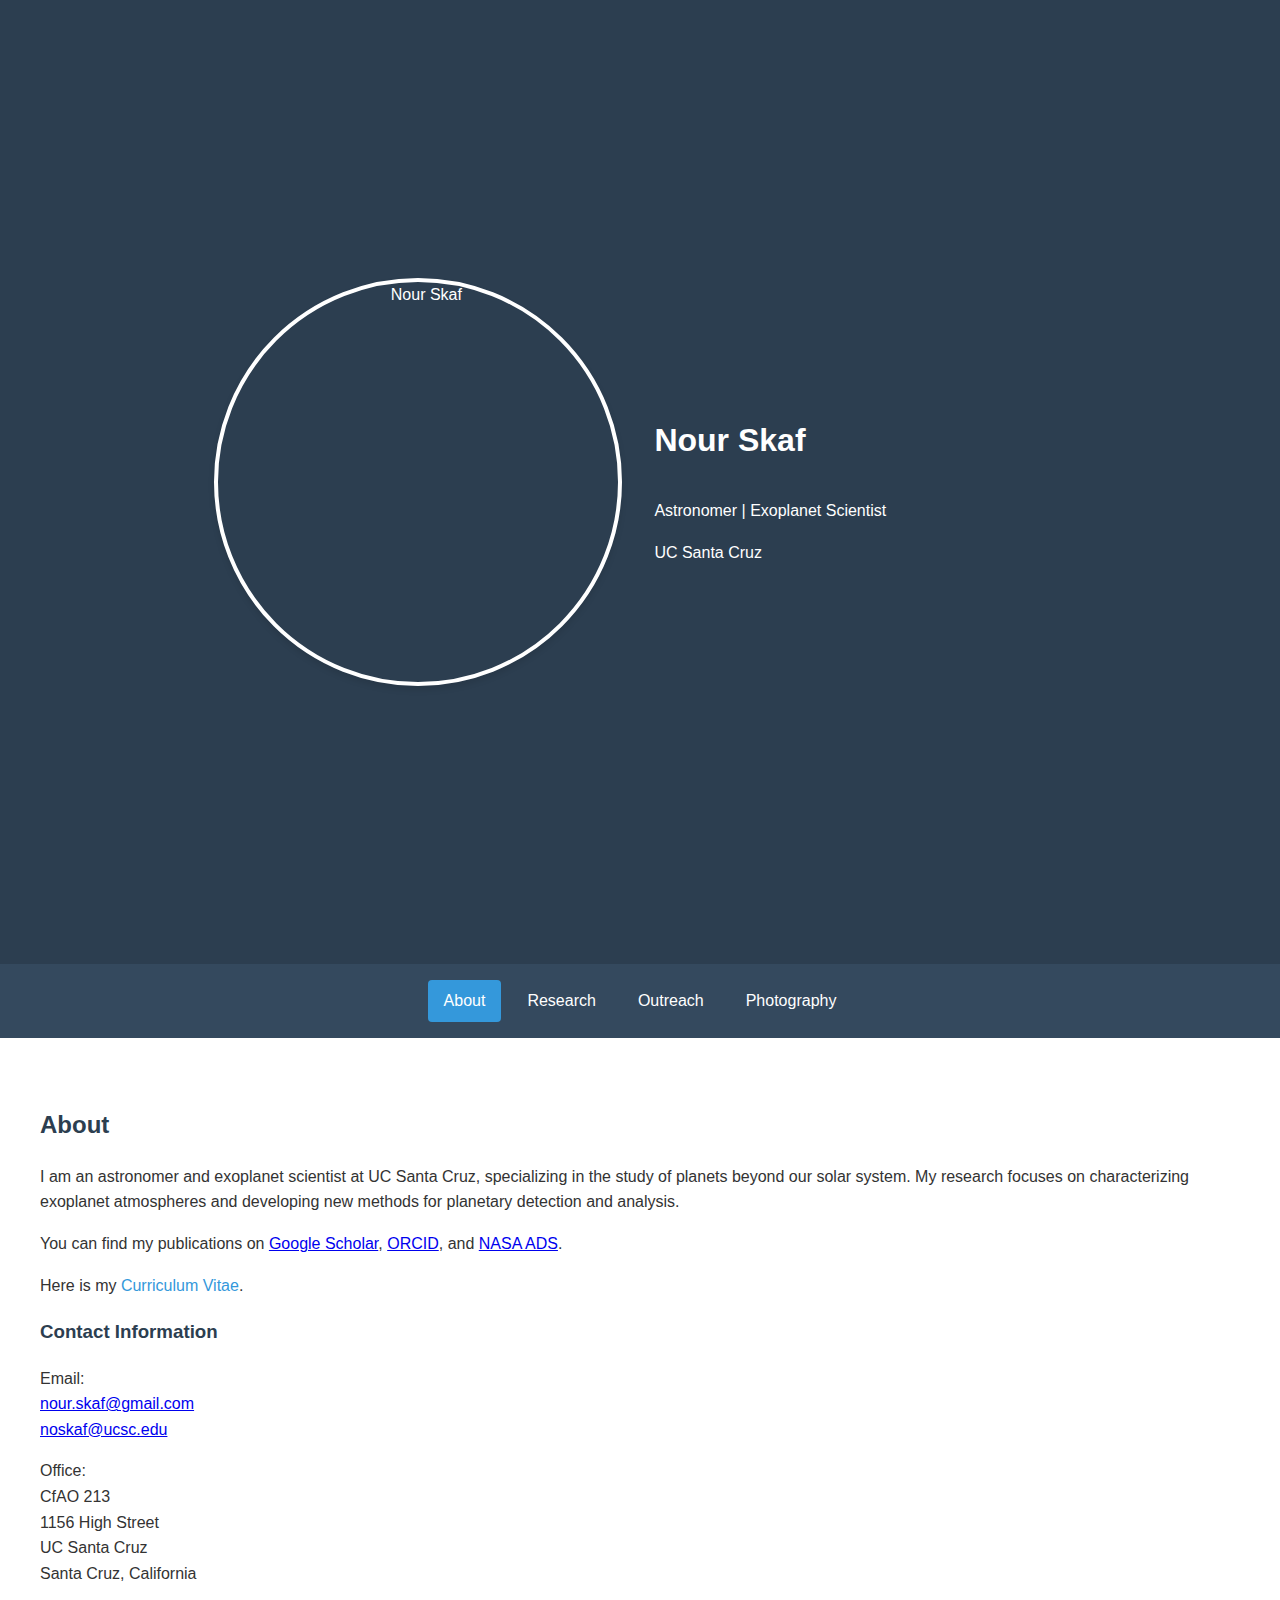
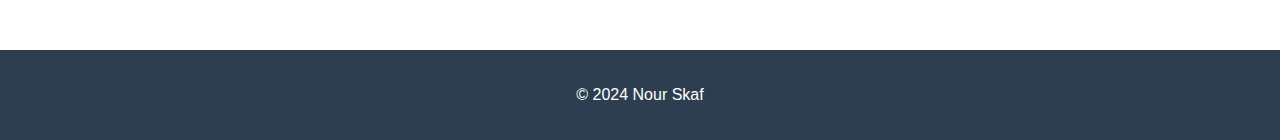
==== commit 515c53c9: "change" ====
--- a/index.html
+++ b/index.html
@@ -36,6 +36,9 @@
             text-align: center;
             position: relative;
             min-height: 100vh;
+            display: flex;
+            align-items: center;
+            justify-content: flex-start;
         }
 
         /* Add a semi-transparent overlay to ensure text remains readable */
@@ -55,6 +58,11 @@
         .profile-container {
             position: relative;
             z-index: 2;
+            display: flex;
+            align-items: center;
+            gap: 2rem;
+            padding-left: 15%;
+            width: 100%;
         }
 
         nav {
@@ -157,7 +165,7 @@
             display: flex;
             align-items: center;
             gap: 2rem;
-            padding-left: 5%;
+            padding-left: 15%;
             width: 100%;
         }
 
@@ -436,7 +444,6 @@
 
     <section id="research">
         <h2>Research</h2>
-        <h3>PhD Thesis</h3>
         <p align="justify">
             One of the driving goals of the field of exoplanetary science is to find a planet in the habitable zone,
             that is capable of hosting life. The technique of direct imaging will play a key role in this search. Even
@@ -448,6 +455,7 @@
             optics (AO) systems, and the understanding of the diversity of exoplanet atmospheres and their formation
             conditions.
         </p>
+        <h3>PhD Thesis</h3>
         </p>
         <p align="justify">
             My PhD thesis, available online, "<a href="https://theses.hal.science/tel-04223333"
@@ -464,8 +472,10 @@
         <p>My research interests include:</p>
         <ul>
             <li>Exoplanet atmospheric characterization</li>
-            <li>Space-based observations using HST/WFC3</li>
+            <li>SData analysis of ground-based direct imaging data</li>
             <li>Adaptive optics systems</li>
+            <li>Real-Time Control </li>
+            <li>Wavefront sensing and control </li>
             <li>Direct imaging of exoplanets</li>
         </ul>
     </section>
